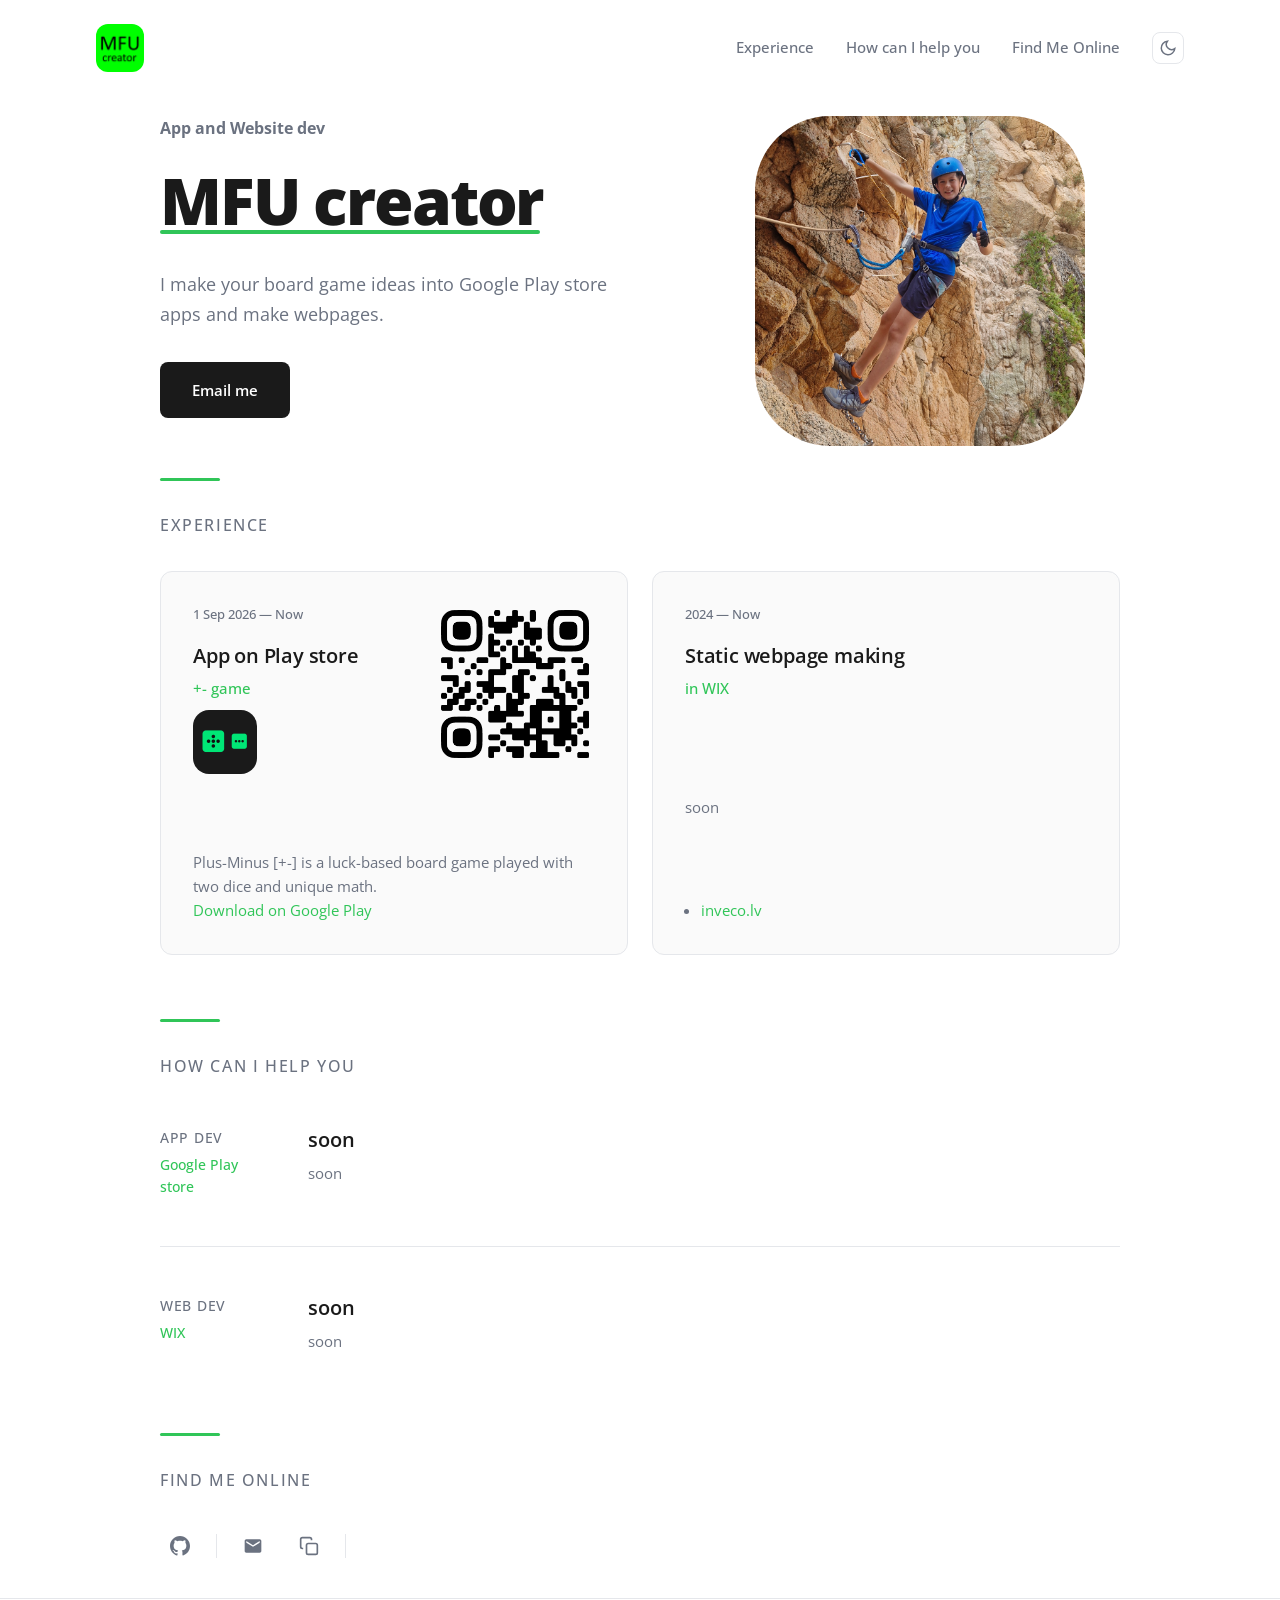
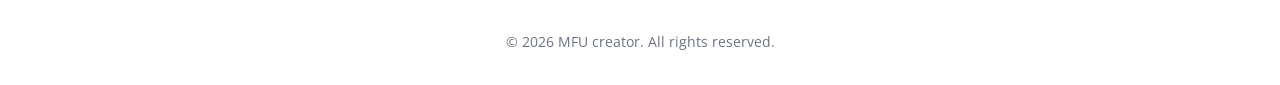
==== index.html @ 958fea6c "Enhance bento item layout and update experience details in index.html" ====
<!doctype html>
<html lang="en" data-theme="light">
  <head>
    <meta charset="utf-8" />
    <meta name="viewport" content="width=device-width, initial-scale=1.0" />
    <meta name="color-scheme" content="light dark" />
    <title>MFU creator | Portfolio</title>
    <meta
      name="description"
      content="Board game coder for Google Play store and static webpage developer." />
    <meta
      name="keywords"
      content="games, play store, Marks Filips Uzulnieks, webpage" />
    <meta name="author" content="Marks Filips Uzulnieks" />
    <meta name="robots" content="index, follow" />

    <meta property="og:type" content="website" />
    <meta property="og:url" content="mfucreator.com" />
    <meta property="og:title" content="MFU creator | Portfolio" />
    <meta
      property="og:description"
      content="Board game coder for Google Play store and static webpage developer." />
    <meta property="og:image" content="images/Avatar.png" />

    <link rel="canonical" href="https://mfucreator.com" />
    <link rel="icon" href="images/favicon.png" type="image/png" />

    <link rel="preload" href="images/Avatar.png" as="image" type="image/png" />

    <link rel="stylesheet" href="css/styles.css" />
    <script>
      (function () {
        var t =
          localStorage.getItem("theme") ||
          (window.matchMedia("(prefers-color-scheme:dark)").matches
            ? "dark"
            : "light");
        document.documentElement.setAttribute("data-theme", t);
      })();
    </script>

    <link rel="preconnect" href="https://fonts.googleapis.com" />
    <link rel="preconnect" href="https://fonts.gstatic.com" crossorigin="" />
    <link
      href="https://fonts.googleapis.com/css2?family=Open+Sans:ital,wght@0,300..800;1,300..800&amp;display=swap"
      rel="stylesheet" />

    <script type="application/ld+json">
      {
        "@context": "https://schema.org",
        "@type": "Person",
        "name": "Marks Filips Uzulnieks",
        "jobTitle": "App and Website Developer",
        "url": "https://mfucreator.com",
        "image": "https://mfucreator.com/images/Avatar.png",
        "description": "Board game coder for Google Play store and static webpage developer.",
        "worksFor": {
          "@type": "Organization",
          "name": "MFU creator",
          "url": "https://mfucreator.com"
        },
        "sameAs": ["https://github.com/MFU-creator"]
      }
    </script>
  </head>

  <body>
    <div class="page-loader" aria-hidden="true">
      <div class="page-loader__dot"></div>
    </div>
    <a href="#main" class="skip-link">Skip to content</a>
    <header class="site-header">
      <nav class="nav" aria-label="Main navigation">
        <!--
        <a href="#" class="nav__logo" aria-label="MFU creator home">
          <span class="nav__logo-mfu">MFU</span>
          <span class="nav__logo-creator">creator</span>
        </a>
        -->
        <a href="#main" class="nav__logo" aria-label="MFU creator home">
          <img
            src="images/MFU_creator_logo.png"
            alt=""
            class="nav__logo-image" />
        </a>

        <button
          class="nav__toggle"
          aria-label="Toggle navigation"
          aria-expanded="false">
          <span class="nav__toggle-line"></span>
          <span class="nav__toggle-line"></span>
          <span class="nav__toggle-line"></span>
        </button>

        <ul class="nav__list">
          <li><a href="#experience">Experience</a></li>
          <li><a href="#how-can-i-help-you">How can I help you</a></li>
          <li><a href="#find-me-online">Find Me Online</a></li>
          <li>
            <button
              class="theme-toggle"
              aria-label="Toggle dark mode"
              type="button">
              <svg
                class="theme-toggle__icon theme-toggle__icon--sun"
                viewBox="0 0 24 24"
                fill="none"
                stroke="currentColor"
                stroke-width="2"
                aria-hidden="true">
                <circle cx="12" cy="12" r="5"></circle>
                <path
                  d="M12 1v2M12 21v2M4.22 4.22l1.42 1.42M18.36 18.36l1.42 1.42M1 12h2M21 12h2M4.22 19.78l1.42-1.42M18.36 5.64l1.42-1.42"></path>
              </svg>
              <svg
                class="theme-toggle__icon theme-toggle__icon--moon"
                viewBox="0 0 24 24"
                fill="none"
                stroke="currentColor"
                stroke-width="2"
                aria-hidden="true">
                <path d="M21 12.79A9 9 0 1111.21 3 7 7 0 0021 12.79z"></path>
              </svg>
            </button>
          </li>
        </ul>
        <div class="nav__backdrop" aria-hidden="true"></div>
      </nav>
    </header>

    <main id="main">
      <section id="home" class="hero" aria-labelledby="hero-heading">
        <div class="hero__main">
          <div class="hero__content">
            <p class="hero__greeting">App and Website dev</p>
            <h1 id="hero-heading" class="hero__title">
              <span class="hero__title-wrapper"
                >MFU creator<span class="hero__title-accent"></span
              ></span>
            </h1>
            <p class="hero__subtitle">
              I make your board game ideas into Google Play store apps and make
              webpages.
            </p>
            <div class="hero__actions">
              <a
                href="mailto:mfu.creator@gmail.com"
                class="hero__cta hero__cta--primary"
                >Email me</a
              >
            </div>
          </div>

          <div class="hero__illustration">
            <img
              src="images/Avatar.png"
              alt="MFU creator"
              class="hero__avatar"
              loading="eager"
              fetchpriority="high" />
          </div>
        </div>
      </section>

      <section
        id="experience"
        class="section"
        aria-labelledby="experience-heading">
        <h2 id="experience-heading" class="section__title">Experience</h2>
        <div class="bento-grid">
          <article class="bento-item bento-item--large">
            <div class="bento-item__header">
              <div class="bento-item__year">1 Sep 2026 — Now</div>
              <h3 class="bento-item__role">App on Play store</h3>
              <p class="bento-item__company">+- game</p>
              <img
                src="images/plusminus-game-qrcode.png"
                alt="QR code to download Plus-Minus [+-] on Google Play"
                class="bento-item__qr-code"
                loading="lazy" />
            </div>
            <img
              src="images/plusminus-game-icon.png"
              alt="Plus-Minus [+-] game"
              class="bento-item__image" />
            <p class="bento-item__description">
              Plus-Minus [+-] is a luck-based board game played with two dice
              and unique math.<br />
              <a
                href="https://play.google.com/store/apps/details?id=com.mfu.plusminusgame"
                >Download on Google Play</a
              >
            </p>
          </article>
          <article class="bento-item bento-item--large">
            <div class="bento-item__year">2024 — Now</div>
            <h3 class="bento-item__role">Static webpage making</h3>
            <p class="bento-item__company">in WIX</p>
            <p class="bento-item__description">soon</p>
            <ul class="bento-item__description-list">
              <li><a href="https://www.inveco.lv/">inveco.lv</a></li>
            </ul>
          </article>
        </div>
      </section>

      <section
        id="how-can-i-help-you"
        class="section"
        aria-labelledby="freelance-heading">
        <h2 id="freelance-heading" class="section__title">
          How can i help you
        </h2>
        <div class="freelance-list">
          <article class="freelance-item">
            <div class="freelance-item__meta">
              <div class="freelance-item__year">App dev</div>
              <p class="freelance-item__company">Google Play store</p>
            </div>
            <div class="freelance-item__content">
              <h3 class="freelance-item__role">soon</h3>
              <p class="freelance-item__description">soon</p>
            </div>
          </article>
          <article class="freelance-item">
            <div class="freelance-item__meta">
              <div class="freelance-item__year">Web dev</div>
              <p class="freelance-item__company">WIX</p>
            </div>
            <div class="freelance-item__content">
              <h3 class="freelance-item__role">soon</h3>
              <p class="freelance-item__description">soon</p>
            </div>
          </article>
        </div>
      </section>

      <section
        id="find-me-online"
        class="section section--connect"
        aria-labelledby="connect-heading">
        <h2 id="connect-heading" class="section__title">Find Me Online</h2>
        <div class="connect-row">
          <a
            href="https://github.com/MFU-creator"
            target="_blank"
            rel="noopener noreferrer"
            class="connect-icon"
            aria-label="GitHub"
            data-tip="GitHub">
            <svg viewBox="0 0 24 24" fill="currentColor" aria-hidden="true">
              <path
                d="M12 0C5.37 0 0 5.373 0 12c0 5.302 3.438 9.8 8.205 11.385.6.113.82-.258.82-.577 0-.285-.01-1.04-.015-2.04-3.338.724-4.042-1.61-4.042-1.61-.546-1.385-1.333-1.754-1.333-1.754-1.09-.745.083-.729.083-.729 1.205.084 1.84 1.237 1.84 1.237 1.07 1.835 2.807 1.305 3.492.998.108-.776.418-1.305.762-1.605-2.665-.3-5.467-1.332-5.467-5.93 0-1.31.465-2.38 1.235-3.22-.135-.303-.54-1.523.105-3.176 0 0 1.005-.322 3.3 1.23.96-.267 1.98-.399 3-.405 1.02.006 2.04.138 3 .405 2.28-1.552 3.285-1.23 3.285-1.23.645 1.653.24 2.873.12 3.176.765.84 1.23 1.91 1.23 3.22 0 4.61-2.805 5.625-5.475 5.92.435.375.81 1.096.81 2.22 0 1.606-.015 2.896-.015 3.286 0 .315.21.69.825.57C20.565 21.795 24 17.297 24 12 24 5.373 18.627 0 12 0z" />
            </svg>
          </a>
          <div class="connect-divider" aria-hidden="true"></div>
          <a
            href="mailto:mfu.creator@gmail.com"
            class="connect-icon"
            aria-label="Email"
            data-tip="Email me">
            <svg viewBox="0 0 24 24" fill="currentColor" aria-hidden="true">
              <path
                d="M20 4H4c-1.1 0-2 .9-2 2v12c0 1.1.9 2 2 2h16c1.1 0 2-.9 2-2V6c0-1.1-.9-2-2-2zm0 4l-8 5-8-5V6l8 5 8-5v2z"></path>
            </svg>
          </a>
          <button
            class="copy-email connect-icon"
            aria-label="Copy email address"
            data-email="mfu.creator@gmail.com"
            data-tip="Copy email">
            <svg
              class="copy-email__icon copy-email__icon--copy"
              viewBox="0 0 24 24"
              fill="none"
              stroke="currentColor"
              stroke-width="2"
              aria-hidden="true">
              <rect x="9" y="9" width="13" height="13" rx="2"></rect>
              <path
                d="M5 15H4a2 2 0 0 1-2-2V4a2 2 0 0 1 2-2h9a2 2 0 0 1 2 2v1"></path>
            </svg>
            <svg
              class="copy-email__icon copy-email__icon--check"
              viewBox="0 0 24 24"
              fill="none"
              stroke="currentColor"
              stroke-width="2.5"
              aria-hidden="true">
              <polyline points="20 6 9 17 4 12"></polyline>
            </svg>
          </button>
          <div class="connect-divider" aria-hidden="true"></div>
        </div>
      </section>
    </main>

    <footer class="site-footer">
      <p>© <span id="year"></span> MFU creator. All rights reserved.</p>
    </footer>

    <script src="js/main.js"></script>
  </body>
</html>
---- css/styles.css ----
/* ==========================================================================
   Portfolio — Minimal, ref-style: white + black + one accent.
   ========================================================================== */

:root {
  --color-bg: #ffffff;
  --color-bg-subtle: #fafafa;
  --color-text: #1a1a1a;
  --color-text-muted: #6b7280;
  --color-accent: #30c558;
  --color-accent-hover: #2c9b51;
  --color-border: #e5e7eb;

  --font-sans:
    "Open Sans", ui-sans-serif, system-ui, -apple-system, BlinkMacSystemFont,
    "Segoe UI", sans-serif;

  --space-xs: 0.25rem;
  --space-sm: 0.5rem;
  --space-md: 1rem;
  --space-lg: 1.5rem;
  --space-xl: 2rem;
  --space-2xl: 3rem;
  --space-3xl: 4rem;
  --space-4xl: 6rem;
  --space-5xl: 8rem;
  --space-6xl: 10rem;

  --content-width: 60rem;
  --content-width-wide: 72rem;

  --transition-fast: 120ms ease;
  --transition-base: 150ms ease;
  --transition-slow: 400ms ease;
}

/* Dark mode — class-based via toggle */
html[data-theme="dark"] {
  --color-bg: #111111;
  --color-bg-subtle: #1a1a1a;
  --color-text: #e5e5e5;
  --color-text-muted: #9ca3af;
  --color-accent: #47ef44;
  --color-accent-hover: #71f873;
  --color-border: #2a2a2a;
}

/* Reduced motion */
@media (prefers-reduced-motion: reduce) {
  *,
  *::before,
  *::after {
    animation-duration: 0.01ms !important;
    animation-iteration-count: 1 !important;
    transition-duration: 0.01ms !important;
    scroll-behavior: auto !important;
  }
}

/* Page loader */
.page-loader {
  position: fixed;
  inset: 0;
  z-index: 9999;
  background: var(--color-bg);
  display: flex;
  align-items: center;
  justify-content: center;
  pointer-events: all;
}

.page-loader__dot {
  width: 12px;
  height: 12px;
  background: var(--color-accent);
  border-radius: 50%;
  animation: dotSequence 1.6s cubic-bezier(0.4, 0, 0.2, 1) forwards;
  will-change: transform, opacity;
}

.page-loader {
  animation: loaderFade 0.4s ease 1.3s forwards;
}

@keyframes dotSequence {
  0% {
    transform: scale(1);
    opacity: 1;
  }
  20% {
    transform: scale(2.2);
    opacity: 0.5;
  }
  35% {
    transform: scale(1);
    opacity: 1;
  }
  55% {
    transform: scale(2.2);
    opacity: 0.5;
  }
  65% {
    transform: scale(1);
    opacity: 1;
  }
  100% {
    transform: scale(180);
    opacity: 0;
  }
}

@keyframes loaderFade {
  to {
    opacity: 0;
    visibility: hidden;
    pointer-events: none;
  }
}

.page-loader--done {
  opacity: 0;
  visibility: hidden;
  pointer-events: none;
}

/* Skip link */
.skip-link {
  position: absolute;
  top: -100%;
  left: var(--space-md);
  background: var(--color-accent);
  color: #fff !important;
  padding: var(--space-sm) var(--space-md);
  border-radius: 0 0 6px 6px;
  font-size: 0.875rem;
  font-weight: 600;
  z-index: 999;
  transition: top 0.2s ease;
}

.skip-link:focus {
  top: 0;
}

*,
*::before,
*::after {
  box-sizing: border-box;
}

html {
  scroll-behavior: smooth;
}

[id] {
  scroll-margin-top: 100px;
}

body {
  margin: 0;
  font-family: var(--font-sans);
  font-size: 1rem;
  line-height: 1.6;
  color: var(--color-text);
  background-color: var(--color-bg);
  -webkit-font-smoothing: antialiased;
}

a {
  color: var(--color-accent);
  text-decoration: none;
  transition: color var(--transition-fast);
}

a:hover {
  color: var(--color-accent-hover);
}

a:focus-visible {
  outline: 2px solid var(--color-accent);
  outline-offset: 2px;
}

/* Header — minimal, ref-style */
.site-header {
  position: sticky;
  top: 0;
  z-index: 50;
  background: var(--color-bg);
}

.nav {
  max-width: var(--content-width-wide);
  margin: 0 auto;
  padding: var(--space-lg) var(--space-xl);
  display: flex;
  flex-wrap: wrap;
  align-items: center;
  justify-content: space-between;
  gap: var(--space-md);
}

.nav__logo {
  display: flex;
  flex-direction: row;
  justify-content: center;
  align-items: center;
  gap: 0.25rem;
  flex-shrink: 0;
  line-height: 1;
  color: var(--color-text);
  font-size: 1.25rem;
  font-weight: 700;
  letter-spacing: -0.02em;
  white-space: nowrap;
}

.nav__logo:hover {
  color: var(--color-text);
}

.nav__logo-image {
  display: block;
  width: 48px;
  height: 48px;
  border-radius: 12px;
  object-fit: cover;
}

.nav__logo-mfu {
  color: var(--color-accent);
  font-size: 1.2em;
}

.nav__logo-creator {
  color: var(--color-text);
  align-self: flex-end;
}

.nav__list {
  list-style: none;
  margin: 0;
  padding: 0;
  display: flex;
  flex-wrap: wrap;
  align-items: center;
  gap: var(--space-xl);
}

.nav__list a {
  color: var(--color-text-muted);
  font-size: 0.9375rem;
  font-weight: 500;
}

.nav__list a:hover {
  color: var(--color-text);
}

.nav__list a.nav--active {
  color: var(--color-accent);
}

.nav__toggle {
  display: none;
  flex-direction: column;
  gap: 5px;
  background: none;
  border: none;
  padding: var(--space-sm);
  cursor: pointer;
  z-index: 100;
}

.nav__toggle-line {
  width: 24px;
  height: 2px;
  background: var(--color-text);
  transition: all 0.3s ease;
  border-radius: 2px;
}

.nav__toggle[aria-expanded="true"] .nav__toggle-line:nth-child(1) {
  transform: rotate(45deg) translate(7px, 7px);
}

.nav__toggle[aria-expanded="true"] .nav__toggle-line:nth-child(2) {
  opacity: 0;
}

.nav__toggle[aria-expanded="true"] .nav__toggle-line:nth-child(3) {
  transform: rotate(-45deg) translate(7px, -7px);
}

/* Theme toggle */
.theme-toggle {
  background: none;
  border: 1px solid var(--color-border);
  border-radius: 8px;
  padding: 6px;
  cursor: pointer;
  color: var(--color-text-muted);
  display: flex;
  align-items: center;
  justify-content: center;
  flex-shrink: 0;
  transition:
    color var(--transition-fast),
    border-color var(--transition-fast);
}

.theme-toggle:hover {
  color: var(--color-text);
  border-color: var(--color-text);
}

.theme-toggle__icon {
  width: 18px;
  height: 18px;
  transition: transform 0.4s cubic-bezier(0.34, 1.56, 0.64, 1);
}

.theme-toggle--spin .theme-toggle__icon {
  transform: rotate(360deg) scale(1.15);
}

.theme-toggle__icon--sun {
  display: none;
}

html[data-theme="dark"] .theme-toggle__icon--sun {
  display: block;
}

html[data-theme="dark"] .theme-toggle__icon--moon {
  display: none;
}

main {
  max-width: var(--content-width);
  margin: 0 auto;
  padding: 0;
}

.section {
  padding: var(--space-xl) 0;
  position: relative;
}

.section::before {
  content: "";
  display: block;
  width: 60px;
  height: 3px;
  background: var(--color-accent);
  margin-bottom: var(--space-xl);
  border-radius: 2px;
}

#freelance-heading {
  margin-bottom: 0px;
}
.section__title {
  font-size: 1rem;
  font-weight: 500;
  letter-spacing: 0.1em;
  text-transform: uppercase;
  color: var(--color-text-muted);
  margin: 0 0 var(--space-xl);
}

/* Hero — centered layout inspired by modern portfolios */
.hero {
  padding: 0;
  min-height: 0;
}

.hero__main {
  display: grid;
  grid-template-columns: 1fr 400px;
  gap: var(--space-4xl);
  align-items: start;
  padding-top: 20px;
}

.hero__content {
  max-width: 600px;
}

.hero__greeting {
  font-size: 1rem;
  color: var(--color-text-muted);
  margin: 0 0 var(--space-md);
  font-weight: 700;
}

.hero__title {
  font-size: clamp(3.5rem, 6vw, 4.5rem);
  font-weight: 700;
  letter-spacing: -0.03em;
  line-height: 1.1;
  margin: 0 0 var(--space-xl);
  color: var(--color-text);
}

.hero__title-wrapper {
  position: relative;
  display: inline-block;
  font-size: clamp(2.8rem, 5vw, 4rem);
  font-weight: 800;
  line-height: 1.05;
  clip-path: inset(0 100% 0 0);
  animation: nameReveal 0.8s cubic-bezier(0.65, 0, 0.35, 1) 0.3s forwards;
}

@keyframes nameReveal {
  to {
    clip-path: inset(0 0% 0 0);
  }
}

.hero__title-accent {
  position: absolute;
  left: 0;
  bottom: 0;
  width: 10ch;
  height: 4px;
  background: var(--color-accent);
  border-radius: 2px;
  transform: scaleX(0);
  transform-origin: left;
  animation: accentGrow 0.5s ease 1s forwards;
}

@keyframes accentGrow {
  to {
    transform: scaleX(1);
  }
}

/* hero subtitle follows */

.hero__subtitle {
  font-size: 1.125rem;
  line-height: 1.7;
  color: var(--color-text-muted);
  margin: 0 0 var(--space-xl);
}

.hero__actions {
  display: flex;
  gap: var(--space-md);
  flex-wrap: wrap;
  margin-bottom: 0;
}

.hero__cta {
  display: inline-block;
  padding: var(--space-md) var(--space-xl);
  font-weight: 600;
  font-size: 0.9375rem;
  border-radius: 8px;
  transition: all var(--transition-fast);
  text-align: center;
}

.hero__cta--primary {
  background: var(--color-text);
  color: var(--color-bg) !important;
}

.hero__cta--primary:hover {
  background: var(--color-accent);
  color: var(--color-bg) !important;
  transform: translateY(-2px);
  box-shadow: 0 4px 12px rgba(0, 0, 0, 0.15);
}

.hero__illustration {
  display: flex;
  align-items: flex-start;
  justify-content: center;
}

.hero__avatar {
  width: 100%;
  max-width: 330px;
  height: auto;
  object-fit: contain;
  border-radius: 75px;
  /* animation: float 6s ease-in-out infinite; */
}

@keyframes float {
  0%,
  100% {
    transform: translateY(0px);
  }

  50% {
    transform: translateY(-20px);
  }
}

@media (max-width: 968px) {
  .hero__main {
    grid-template-columns: 1fr;
    gap: var(--space-xl);
  }

  .hero__illustration {
    order: -1;
  }

  .hero__avatar {
    max-width: 300px;
  }

  .hero {
    padding: 0;
  }
}

/* Experience — bento grid */
.bento-grid {
  display: grid;
  grid-template-columns: repeat(4, 1fr);
  gap: var(--space-lg);
  grid-auto-rows: 180px;
}

.bento-item {
  position: relative;
  background: var(--color-bg-subtle);
  border: 1px solid var(--color-border);
  border-radius: 12px;
  padding: var(--space-xl);
  display: flex;
  flex-direction: column;
  transition: all 0.3s ease;
  overflow: hidden;
}

.bento-item:hover {
  border-color: var(--color-text);
  transform: translateY(-4px);
  box-shadow: 0 8px 24px rgba(0, 0, 0, 0.08);
}

.bento-item--large {
  grid-column: span 2;
  grid-row: span 2;
}

.bento-item--wide {
  grid-column: span 2;
}

.bento-item--tall {
  grid-row: span 2;
}

.bento-item__header {
  --qr-code-space: min(42%, 10rem);
  position: relative;
  padding-right: var(--qr-code-space);
  min-width: 0;
}

.bento-item__year {
  font-size: 0.8125rem;
  color: var(--color-text-muted);
  margin-bottom: var(--space-md);
  font-weight: 500;
}

.bento-item__role {
  font-size: 1.25rem;
  font-weight: 600;
  margin: 0 0 0.25rem;
  letter-spacing: -0.01em;
  color: var(--color-text);
}

.bento-item__company {
  font-size: 0.9375rem;
  color: var(--color-accent);
  margin: 0 0 var(--space-md);
  font-weight: 500;
}

.bento-item__description {
  font-size: 0.9375rem;
  line-height: 1.6;
  color: var(--color-text-muted);
  margin: auto 0 0;
}

.bento-item__description-list {
  margin: 0;
  padding-left: 1rem;
  font-size: 0.9375rem;
  line-height: 1.6;
  color: var(--color-text-muted);
  margin: auto 0 0;
}

.bento-item__image {
  display: block;
  width: 64px;
  height: 64px;
  border-radius: 16px;
  object-fit: cover;
  margin-top: -6px;
  margin-bottom: 6px;
}

.bento-item__qr-code {
  position: absolute;
  top: 0;
  right: 0;
  width: var(--qr-code-space);
  height: auto;
  border-radius: 12px;
  object-fit: contain;
  margin: 0;
}

html[data-theme="dark"] .bento-item__qr-code {
  filter: invert(1);
}

@media (max-width: 768px) {
  .bento-grid {
    grid-template-columns: 1fr;
    grid-auto-rows: auto;
  }

  .bento-item--large,
  .bento-item--wide,
  .bento-item--tall {
    grid-column: span 1;
    grid-row: span 1;
  }

  .bento-item__header {
    --qr-code-space: min(50%, 10rem);
  }
}

/* Freelance section - minimal list style */
.freelance-list {
  display: flex;
  flex-direction: column;
  gap: 0;
}

.freelance-item {
  display: grid;
  grid-template-columns: 100px 1fr;
  gap: var(--space-2xl);
  padding: var(--space-2xl) 0;
  border-bottom: 1px solid var(--color-border);
  transition: background-color var(--transition-base);
}

.freelance-item:last-child {
  border-bottom: none;
  padding-bottom: var(--space-2xl);
}

.freelance-item:hover {
  background-color: var(--color-bg-subtle);
  margin: 0 calc(-1 * var(--space-xl));
  padding-left: var(--space-xl);
  padding-right: var(--space-xl);
}

.freelance-item__meta {
  display: flex;
  flex-direction: column;
  gap: var(--space-xs);
}

.freelance-item__year {
  font-size: 0.875rem;
  color: var(--color-text-muted);
  font-weight: 500;
  text-transform: uppercase;
  letter-spacing: 0.05em;
}

.freelance-item__company {
  font-size: 0.875rem;
  color: var(--color-accent);
  margin: 0;
  font-weight: 500;
}

.freelance-item__content {
  min-width: 0;
}

.freelance-item__role {
  font-size: 1.25rem;
  font-weight: 600;
  margin: 0 0 var(--space-sm);
  line-height: 1.3;
  color: var(--color-text);
}

.freelance-item__description {
  margin: 0;
  color: var(--color-text-muted);
  font-size: 0.9375rem;
  line-height: 1.6;
  max-width: 42rem;
}

@media (max-width: 640px) {
  .freelance-item {
    grid-template-columns: 1fr;
    gap: var(--space-md);
    padding: var(--space-xl) 0;
  }

  .freelance-item:hover {
    margin: 0;
    padding-left: 0;
    padding-right: 0;
  }

  .freelance-item__year {
    font-size: 0.8125rem;
  }
}

#find-me-online {
  padding-top: 0;
}

/* Connect — icon row */
.connect-row {
  display: flex;
  align-items: center;
  gap: var(--space-md);
  flex-wrap: wrap;
}

.connect-icon {
  position: relative;
  display: flex;
  align-items: center;
  justify-content: center;
  width: 40px;
  height: 40px;
  color: var(--color-text-muted);
  background: none;
  border: none;
  border-radius: 8px;
  cursor: pointer;
  text-decoration: none;
  transition:
    color var(--transition-fast),
    background-color var(--transition-fast);
  flex-shrink: 0;
}

.connect-icon svg {
  width: 20px;
  height: 20px;
}

.connect-icon:hover {
  color: var(--color-text);
  background: var(--color-bg-subtle);
}

.connect-icon::before {
  content: attr(data-tip);
  position: absolute;
  bottom: calc(100% + 6px);
  left: 50%;
  transform: translateX(-50%) translateY(4px);
  background: var(--color-text);
  color: var(--color-bg);
  font-size: 0.75rem;
  font-weight: 500;
  padding: 3px 8px;
  border-radius: 5px;
  white-space: nowrap;
  pointer-events: none;
  opacity: 0;
  transition:
    opacity 0.15s ease,
    transform 0.15s ease;
}

.connect-icon:hover::before {
  opacity: 1;
  transform: translateX(-50%) translateY(0);
}

.connect-divider {
  width: 1px;
  height: 24px;
  background: var(--color-border);
  flex-shrink: 0;
}

.copy-email {
  background: none;
  border: none;
  border-radius: 8px;
  padding: 0;
  cursor: pointer;
  color: var(--color-text-muted);
  display: flex;
  align-items: center;
  justify-content: center;
  flex-shrink: 0;
}

.copy-email:hover {
  color: var(--color-text);
}

.copy-email__icon {
  width: 14px;
  height: 14px;
}

.copy-email__icon--check {
  display: none;
  color: #16a34a;
  stroke: #16a34a;
}

.copy-email.copied .copy-email__icon--copy {
  display: none;
}

.copy-email.copied .copy-email__icon--check {
  display: block;
  animation: popIn 0.2s ease;
}

@keyframes popIn {
  0% {
    transform: scale(0.5);
    opacity: 0;
  }
  100% {
    transform: scale(1);
    opacity: 1;
  }
}

/* Skills section */
.skills-grid {
  display: grid;
  grid-template-columns: repeat(auto-fit, minmax(180px, 1fr));
  gap: var(--space-xl);
}

.skills-group__label {
  font-size: 0.875rem;
  font-weight: 600;
  color: var(--color-text);
  margin: 0 0 var(--space-md);
  text-transform: uppercase;
  letter-spacing: 0.05em;
}

.skills-tags {
  list-style: none;
  margin: 0;
  padding: 0;
  display: flex;
  flex-wrap: wrap;
  gap: var(--space-sm);
}

.skills-tags li {
  font-size: 0.8125rem;
  color: var(--color-text-muted);
  background: var(--color-bg-subtle);
  border: 1px solid var(--color-border);
  padding: var(--space-xs) var(--space-md);
  border-radius: 100px;
  font-weight: 500;
  transition:
    border-color var(--transition-fast),
    color var(--transition-fast);
}

.skills-tags li:hover {
  border-color: var(--color-accent);
  color: var(--color-accent);
}

/* Mobile nav backdrop */
.nav__backdrop {
  display: none;
  position: fixed;
  inset: 0;
  background: rgba(0, 0, 0, 0.4);
  z-index: 98;
}

.nav__backdrop.active {
  display: block;
}

/* Footer */
.site-footer {
  border-top: 1px solid var(--color-border);
  padding: var(--space-xl);
  text-align: center;
}

.site-footer p {
  margin: 0;
  font-size: 0.875rem;
  color: var(--color-text-muted);
}

/* Responsive */
@media (max-width: 640px), (max-width: 1024px) {
  main {
    padding: 0;
    margin-left: 20px;
    margin-right: 20px;
  }

  .nav {
    padding: var(--space-md) var(--space-lg);
  }

  .nav__toggle {
    display: flex;
  }

  .nav__list {
    position: fixed;
    top: 0;
    right: -100%;
    width: 70%;
    max-width: 300px;
    height: 100vh;
    background: var(--color-bg);
    flex-direction: column;
    align-items: flex-start;
    padding: 4.5rem var(--space-xl) 1.25rem;
    gap: 0.5rem;
    box-shadow: -4px 0 20px rgba(0, 0, 0, 0.1);
    transition: right 0.3s ease;
    z-index: 99;
  }

  .nav__list.active {
    right: 0;
  }

  .nav__list li {
    width: 100%;
  }

  .nav__list a {
    display: block;
    padding: 0.2rem 0;
    font-size: 1.125rem;
    line-height: 1.4;
  }

  .nav__list .theme-toggle {
    margin-top: 0.15rem;
    margin-bottom: 0.15rem;
  }

  .section {
    padding: var(--space-xl) 0;
  }

  .hero {
    padding: var(--space-xl) 0;
  }

  .timeline__item {
    padding-left: var(--space-lg);
  }
}
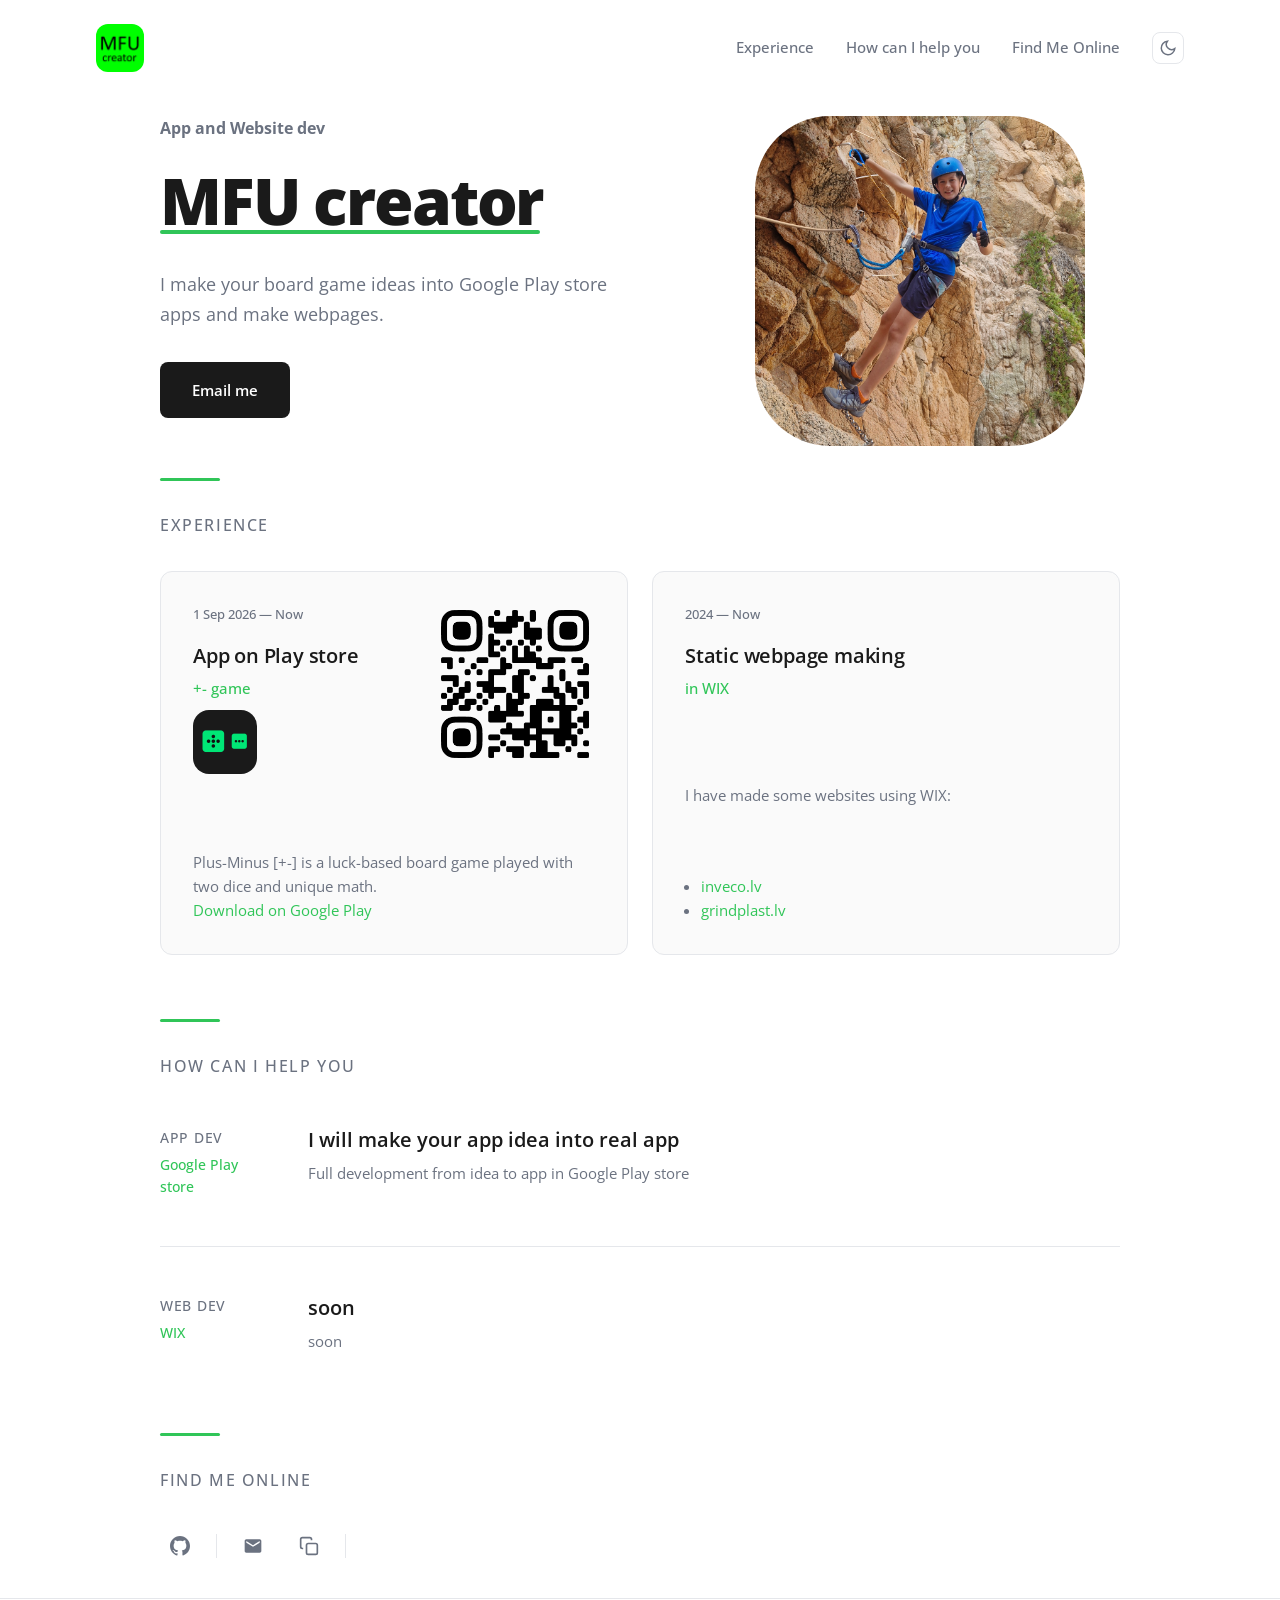
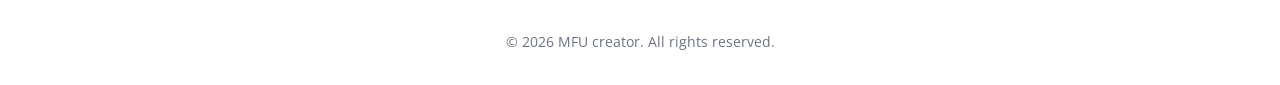
==== commit e33efbac: "Update bento item descriptions and freelance role details in index.html" ====
--- a/index.html
+++ b/index.html
@@ -1,9 +1,15 @@
 <!doctype html>
-<html lang="en" data-theme="light">
+<html
+  lang="en"
+  data-theme="light">
   <head>
     <meta charset="utf-8" />
-    <meta name="viewport" content="width=device-width, initial-scale=1.0" />
-    <meta name="color-scheme" content="light dark" />
+    <meta
+      name="viewport"
+      content="width=device-width, initial-scale=1.0" />
+    <meta
+      name="color-scheme"
+      content="light dark" />
     <title>MFU creator | Portfolio</title>
     <meta
       name="description"
@@ -11,36 +17,62 @@
     <meta
       name="keywords"
       content="games, play store, Marks Filips Uzulnieks, webpage" />
-    <meta name="author" content="Marks Filips Uzulnieks" />
-    <meta name="robots" content="index, follow" />
-
-    <meta property="og:type" content="website" />
-    <meta property="og:url" content="mfucreator.com" />
-    <meta property="og:title" content="MFU creator | Portfolio" />
+    <meta
+      name="author"
+      content="Marks Filips Uzulnieks" />
+    <meta
+      name="robots"
+      content="index, follow" />
+
+    <meta
+      property="og:type"
+      content="website" />
+    <meta
+      property="og:url"
+      content="mfucreator.com" />
+    <meta
+      property="og:title"
+      content="MFU creator | Portfolio" />
     <meta
       property="og:description"
       content="Board game coder for Google Play store and static webpage developer." />
-    <meta property="og:image" content="images/Avatar.png" />
-
-    <link rel="canonical" href="https://mfucreator.com" />
-    <link rel="icon" href="images/favicon.png" type="image/png" />
-
-    <link rel="preload" href="images/Avatar.png" as="image" type="image/png" />
-
-    <link rel="stylesheet" href="css/styles.css" />
+    <meta
+      property="og:image"
+      content="images/Avatar.png" />
+
+    <link
+      rel="canonical"
+      href="https://mfucreator.com" />
+    <link
+      rel="icon"
+      href="images/favicon.png"
+      type="image/png" />
+
+    <link
+      rel="preload"
+      href="images/Avatar.png"
+      as="image"
+      type="image/png" />
+
+    <link
+      rel="stylesheet"
+      href="css/styles.css" />
     <script>
       (function () {
         var t =
           localStorage.getItem("theme") ||
-          (window.matchMedia("(prefers-color-scheme:dark)").matches
-            ? "dark"
-            : "light");
+          (window.matchMedia("(prefers-color-scheme:dark)").matches ? "dark" : "light");
         document.documentElement.setAttribute("data-theme", t);
       })();
     </script>
 
-    <link rel="preconnect" href="https://fonts.googleapis.com" />
-    <link rel="preconnect" href="https://fonts.gstatic.com" crossorigin="" />
+    <link
+      rel="preconnect"
+      href="https://fonts.googleapis.com" />
+    <link
+      rel="preconnect"
+      href="https://fonts.gstatic.com"
+      crossorigin="" />
     <link
       href="https://fonts.googleapis.com/css2?family=Open+Sans:ital,wght@0,300..800;1,300..800&amp;display=swap"
       rel="stylesheet" />
@@ -65,19 +97,30 @@
   </head>
 
   <body>
-    <div class="page-loader" aria-hidden="true">
+    <div
+      class="page-loader"
+      aria-hidden="true">
       <div class="page-loader__dot"></div>
     </div>
-    <a href="#main" class="skip-link">Skip to content</a>
+    <a
+      href="#main"
+      class="skip-link"
+      >Skip to content</a
+    >
     <header class="site-header">
-      <nav class="nav" aria-label="Main navigation">
+      <nav
+        class="nav"
+        aria-label="Main navigation">
         <!--
         <a href="#" class="nav__logo" aria-label="MFU creator home">
           <span class="nav__logo-mfu">MFU</span>
           <span class="nav__logo-creator">creator</span>
         </a>
         -->
-        <a href="#main" class="nav__logo" aria-label="MFU creator home">
+        <a
+          href="#main"
+          class="nav__logo"
+          aria-label="MFU creator home">
           <img
             src="images/MFU_creator_logo.png"
             alt=""
@@ -109,7 +152,10 @@
                 stroke="currentColor"
                 stroke-width="2"
                 aria-hidden="true">
-                <circle cx="12" cy="12" r="5"></circle>
+                <circle
+                  cx="12"
+                  cy="12"
+                  r="5"></circle>
                 <path
                   d="M12 1v2M12 21v2M4.22 4.22l1.42 1.42M18.36 18.36l1.42 1.42M1 12h2M21 12h2M4.22 19.78l1.42-1.42M18.36 5.64l1.42-1.42"></path>
               </svg>
@@ -125,23 +171,29 @@
             </button>
           </li>
         </ul>
-        <div class="nav__backdrop" aria-hidden="true"></div>
+        <div
+          class="nav__backdrop"
+          aria-hidden="true"></div>
       </nav>
     </header>
 
     <main id="main">
-      <section id="home" class="hero" aria-labelledby="hero-heading">
+      <section
+        id="home"
+        class="hero"
+        aria-labelledby="hero-heading">
         <div class="hero__main">
           <div class="hero__content">
             <p class="hero__greeting">App and Website dev</p>
-            <h1 id="hero-heading" class="hero__title">
+            <h1
+              id="hero-heading"
+              class="hero__title">
               <span class="hero__title-wrapper"
                 >MFU creator<span class="hero__title-accent"></span
               ></span>
             </h1>
             <p class="hero__subtitle">
-              I make your board game ideas into Google Play store apps and make
-              webpages.
+              I make your board game ideas into Google Play store apps and make webpages.
             </p>
             <div class="hero__actions">
               <a
@@ -167,7 +219,11 @@
         id="experience"
         class="section"
         aria-labelledby="experience-heading">
-        <h2 id="experience-heading" class="section__title">Experience</h2>
+        <h2
+          id="experience-heading"
+          class="section__title">
+          Experience
+        </h2>
         <div class="bento-grid">
           <article class="bento-item bento-item--large">
             <div class="bento-item__header">
@@ -185,10 +241,8 @@
               alt="Plus-Minus [+-] game"
               class="bento-item__image" />
             <p class="bento-item__description">
-              Plus-Minus [+-] is a luck-based board game played with two dice
-              and unique math.<br />
-              <a
-                href="https://play.google.com/store/apps/details?id=com.mfu.plusminusgame"
+              Plus-Minus [+-] is a luck-based board game played with two dice and unique math.<br />
+              <a href="https://play.google.com/store/apps/details?id=com.mfu.plusminusgame"
                 >Download on Google Play</a
               >
             </p>
@@ -197,9 +251,10 @@
             <div class="bento-item__year">2024 — Now</div>
             <h3 class="bento-item__role">Static webpage making</h3>
             <p class="bento-item__company">in WIX</p>
-            <p class="bento-item__description">soon</p>
+            <p class="bento-item__description">I have made some websites using WIX:</p>
             <ul class="bento-item__description-list">
               <li><a href="https://www.inveco.lv/">inveco.lv</a></li>
+              <li><a href="https://www.grindplast.lv/">grindplast.lv</a></li>
             </ul>
           </article>
         </div>
@@ -209,7 +264,9 @@
         id="how-can-i-help-you"
         class="section"
         aria-labelledby="freelance-heading">
-        <h2 id="freelance-heading" class="section__title">
+        <h2
+          id="freelance-heading"
+          class="section__title">
           How can i help you
         </h2>
         <div class="freelance-list">
@@ -219,8 +276,8 @@
               <p class="freelance-item__company">Google Play store</p>
             </div>
             <div class="freelance-item__content">
-              <h3 class="freelance-item__role">soon</h3>
-              <p class="freelance-item__description">soon</p>
+              <h3 class="freelance-item__role">I will make your app idea into real app</h3>
+              <p class="freelance-item__description">Full development from idea to app in Google Play store</p>
             </div>
           </article>
           <article class="freelance-item">
@@ -240,7 +297,11 @@
         id="find-me-online"
         class="section section--connect"
         aria-labelledby="connect-heading">
-        <h2 id="connect-heading" class="section__title">Find Me Online</h2>
+        <h2
+          id="connect-heading"
+          class="section__title">
+          Find Me Online
+        </h2>
         <div class="connect-row">
           <a
             href="https://github.com/MFU-creator"
@@ -249,18 +310,26 @@
             class="connect-icon"
             aria-label="GitHub"
             data-tip="GitHub">
-            <svg viewBox="0 0 24 24" fill="currentColor" aria-hidden="true">
+            <svg
+              viewBox="0 0 24 24"
+              fill="currentColor"
+              aria-hidden="true">
               <path
                 d="M12 0C5.37 0 0 5.373 0 12c0 5.302 3.438 9.8 8.205 11.385.6.113.82-.258.82-.577 0-.285-.01-1.04-.015-2.04-3.338.724-4.042-1.61-4.042-1.61-.546-1.385-1.333-1.754-1.333-1.754-1.09-.745.083-.729.083-.729 1.205.084 1.84 1.237 1.84 1.237 1.07 1.835 2.807 1.305 3.492.998.108-.776.418-1.305.762-1.605-2.665-.3-5.467-1.332-5.467-5.93 0-1.31.465-2.38 1.235-3.22-.135-.303-.54-1.523.105-3.176 0 0 1.005-.322 3.3 1.23.96-.267 1.98-.399 3-.405 1.02.006 2.04.138 3 .405 2.28-1.552 3.285-1.23 3.285-1.23.645 1.653.24 2.873.12 3.176.765.84 1.23 1.91 1.23 3.22 0 4.61-2.805 5.625-5.475 5.92.435.375.81 1.096.81 2.22 0 1.606-.015 2.896-.015 3.286 0 .315.21.69.825.57C20.565 21.795 24 17.297 24 12 24 5.373 18.627 0 12 0z" />
             </svg>
           </a>
-          <div class="connect-divider" aria-hidden="true"></div>
+          <div
+            class="connect-divider"
+            aria-hidden="true"></div>
           <a
             href="mailto:mfu.creator@gmail.com"
             class="connect-icon"
             aria-label="Email"
             data-tip="Email me">
-            <svg viewBox="0 0 24 24" fill="currentColor" aria-hidden="true">
+            <svg
+              viewBox="0 0 24 24"
+              fill="currentColor"
+              aria-hidden="true">
               <path
                 d="M20 4H4c-1.1 0-2 .9-2 2v12c0 1.1.9 2 2 2h16c1.1 0 2-.9 2-2V6c0-1.1-.9-2-2-2zm0 4l-8 5-8-5V6l8 5 8-5v2z"></path>
             </svg>
@@ -277,9 +346,13 @@
               stroke="currentColor"
               stroke-width="2"
               aria-hidden="true">
-              <rect x="9" y="9" width="13" height="13" rx="2"></rect>
-              <path
-                d="M5 15H4a2 2 0 0 1-2-2V4a2 2 0 0 1 2-2h9a2 2 0 0 1 2 2v1"></path>
+              <rect
+                x="9"
+                y="9"
+                width="13"
+                height="13"
+                rx="2"></rect>
+              <path d="M5 15H4a2 2 0 0 1-2-2V4a2 2 0 0 1 2-2h9a2 2 0 0 1 2 2v1"></path>
             </svg>
             <svg
               class="copy-email__icon copy-email__icon--check"
@@ -291,7 +364,9 @@
               <polyline points="20 6 9 17 4 12"></polyline>
             </svg>
           </button>
-          <div class="connect-divider" aria-hidden="true"></div>
+          <div
+            class="connect-divider"
+            aria-hidden="true"></div>
         </div>
       </section>
     </main>
@@ -301,5 +376,11 @@
     </footer>
 
     <script src="js/main.js"></script>
+    <!-- Cloudflare Web Analytics -->
+    <script
+      type="module"
+      src="https://static.cloudflareinsights.com/beacon.min.js"
+      data-cf-beacon='{"token": "afae926c888b4d728caf16ab6b1c1257"}'></script>
+    <!-- End Cloudflare Web Analytics -->
   </body>
 </html>
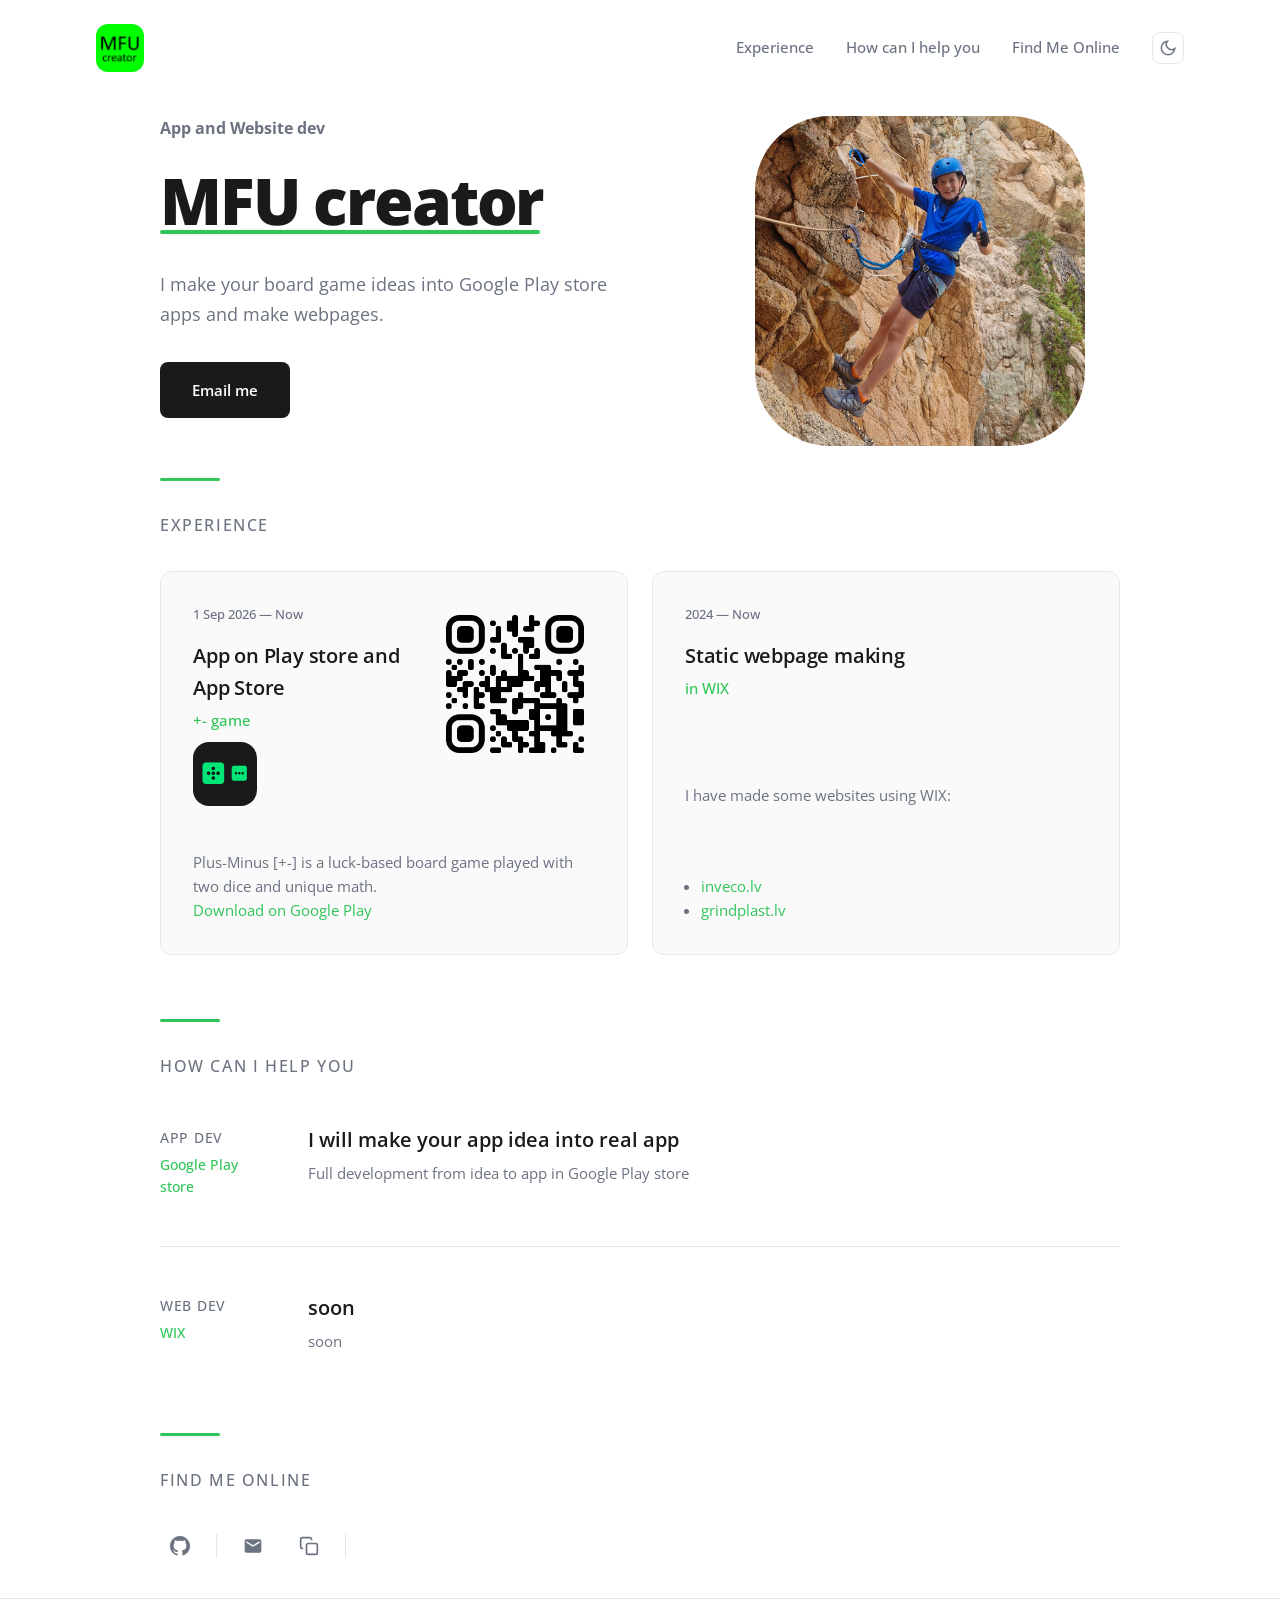
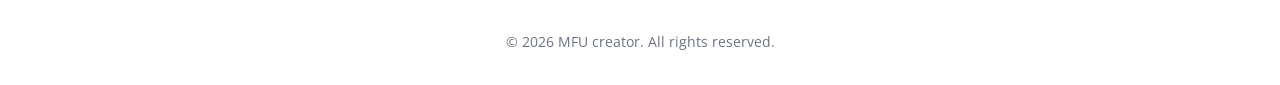
==== commit 10ff6c1a: "update QR code" ====
--- a/index.html
+++ b/index.html
@@ -228,7 +228,7 @@
           <article class="bento-item bento-item--large">
             <div class="bento-item__header">
               <div class="bento-item__year">1 Sep 2026 — Now</div>
-              <h3 class="bento-item__role">App on Play store</h3>
+              <h3 class="bento-item__role">App on Play store and App Store</h3>
               <p class="bento-item__company">+- game</p>
               <img
                 src="images/plusminus-game-qrcode.png"
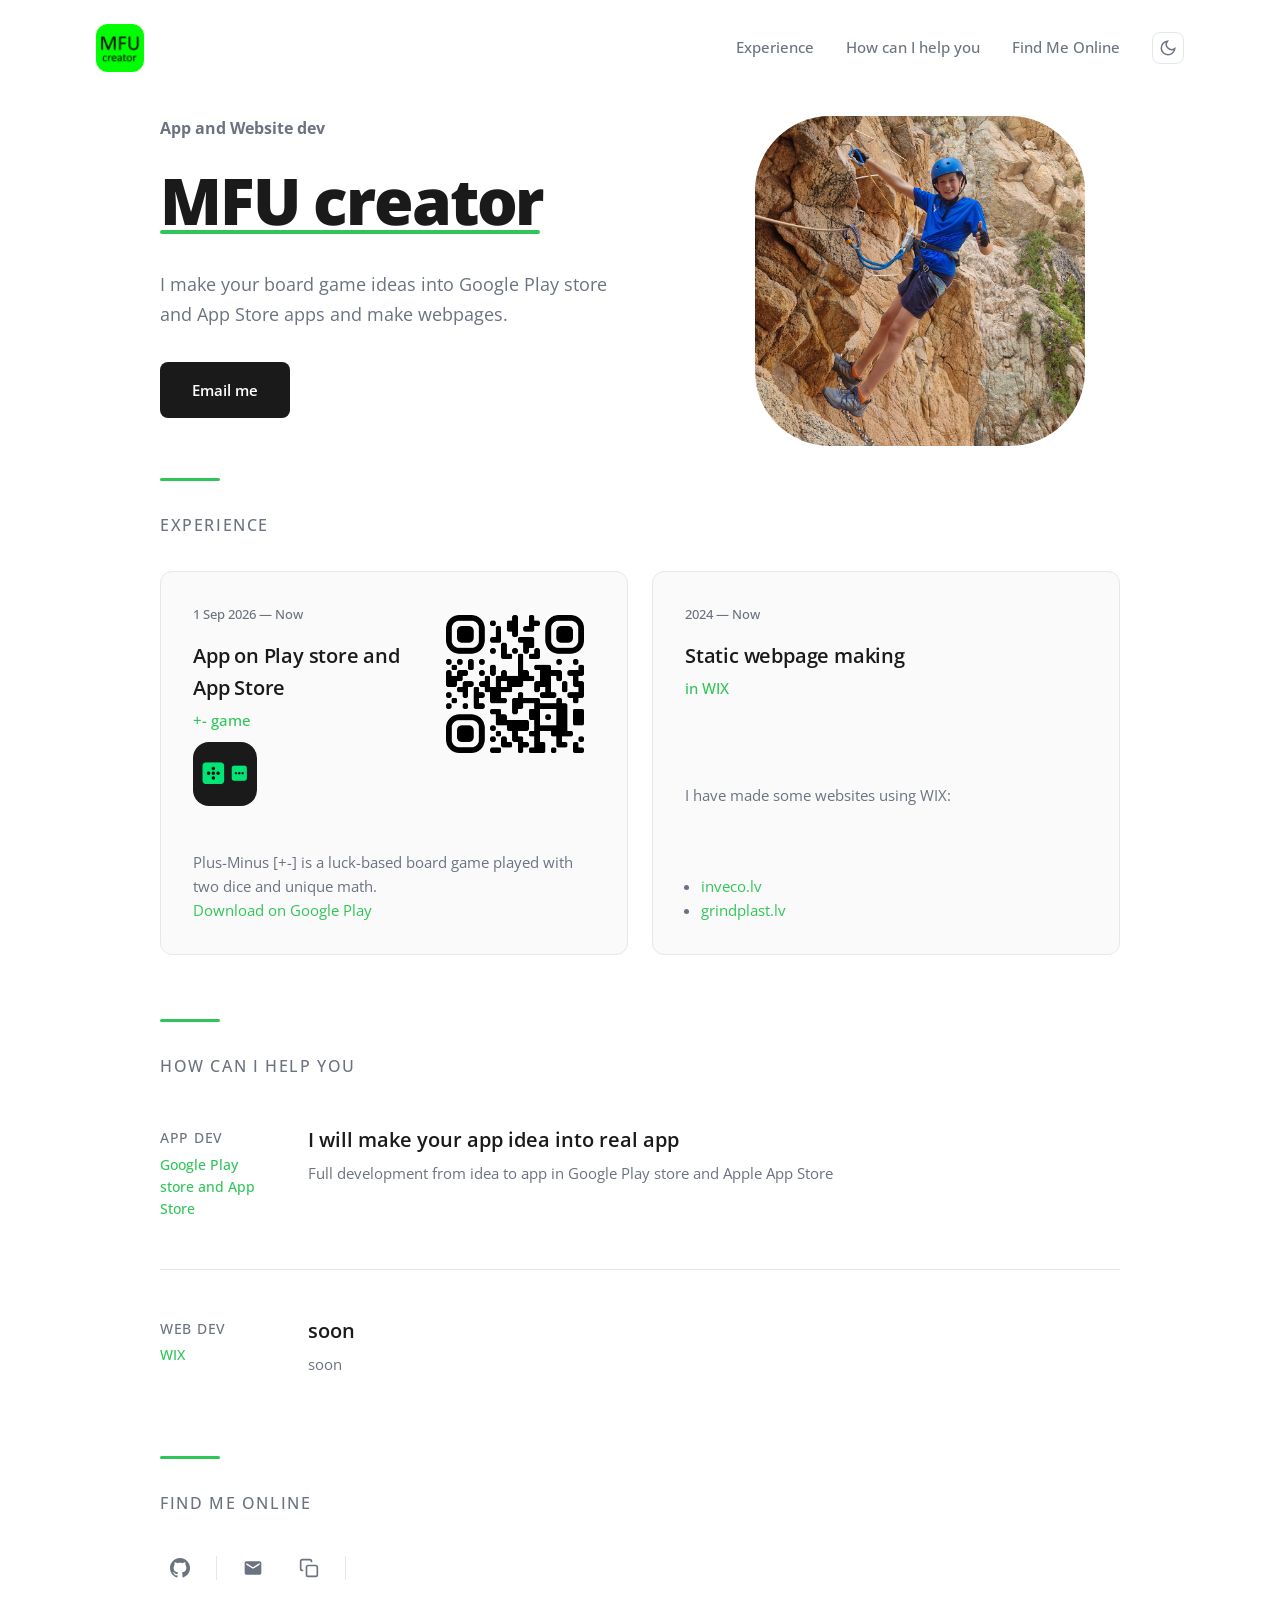
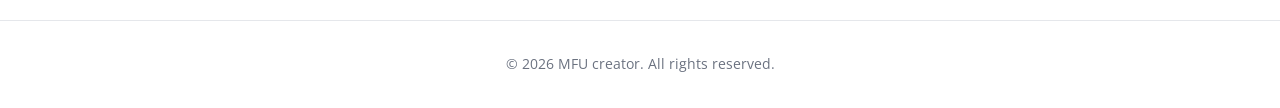
==== commit f5507aa6: "added app store in desc" ====
--- a/index.html
+++ b/index.html
@@ -13,10 +13,10 @@
     <title>MFU creator | Portfolio</title>
     <meta
       name="description"
-      content="Board game coder for Google Play store and static webpage developer." />
+      content="Board game coder for Google Play store and App Store and static webpage developer." />
     <meta
       name="keywords"
-      content="games, play store, Marks Filips Uzulnieks, webpage" />
+      content="games, play store, App Store, Marks Filips Uzulnieks, webpage, MFU creator" />
     <meta
       name="author"
       content="Marks Filips Uzulnieks" />
@@ -35,7 +35,7 @@
       content="MFU creator | Portfolio" />
     <meta
       property="og:description"
-      content="Board game coder for Google Play store and static webpage developer." />
+      content="Board game coder for Google Play store and App Store and static webpage developer." />
     <meta
       property="og:image"
       content="images/Avatar.png" />
@@ -85,7 +85,7 @@
         "jobTitle": "App and Website Developer",
         "url": "https://mfucreator.com",
         "image": "https://mfucreator.com/images/Avatar.png",
-        "description": "Board game coder for Google Play store and static webpage developer.",
+        "description": "Board game coder for Google Play store and App Store and static webpage developer.",
         "worksFor": {
           "@type": "Organization",
           "name": "MFU creator",
@@ -193,7 +193,8 @@
               ></span>
             </h1>
             <p class="hero__subtitle">
-              I make your board game ideas into Google Play store apps and make webpages.
+              I make your board game ideas into Google Play store and App Store apps and make
+              webpages.
             </p>
             <div class="hero__actions">
               <a
@@ -273,11 +274,13 @@
           <article class="freelance-item">
             <div class="freelance-item__meta">
               <div class="freelance-item__year">App dev</div>
-              <p class="freelance-item__company">Google Play store</p>
+              <p class="freelance-item__company">Google Play store and App Store</p>
             </div>
             <div class="freelance-item__content">
               <h3 class="freelance-item__role">I will make your app idea into real app</h3>
-              <p class="freelance-item__description">Full development from idea to app in Google Play store</p>
+              <p class="freelance-item__description">
+                Full development from idea to app in Google Play store and Apple App Store
+              </p>
             </div>
           </article>
           <article class="freelance-item">
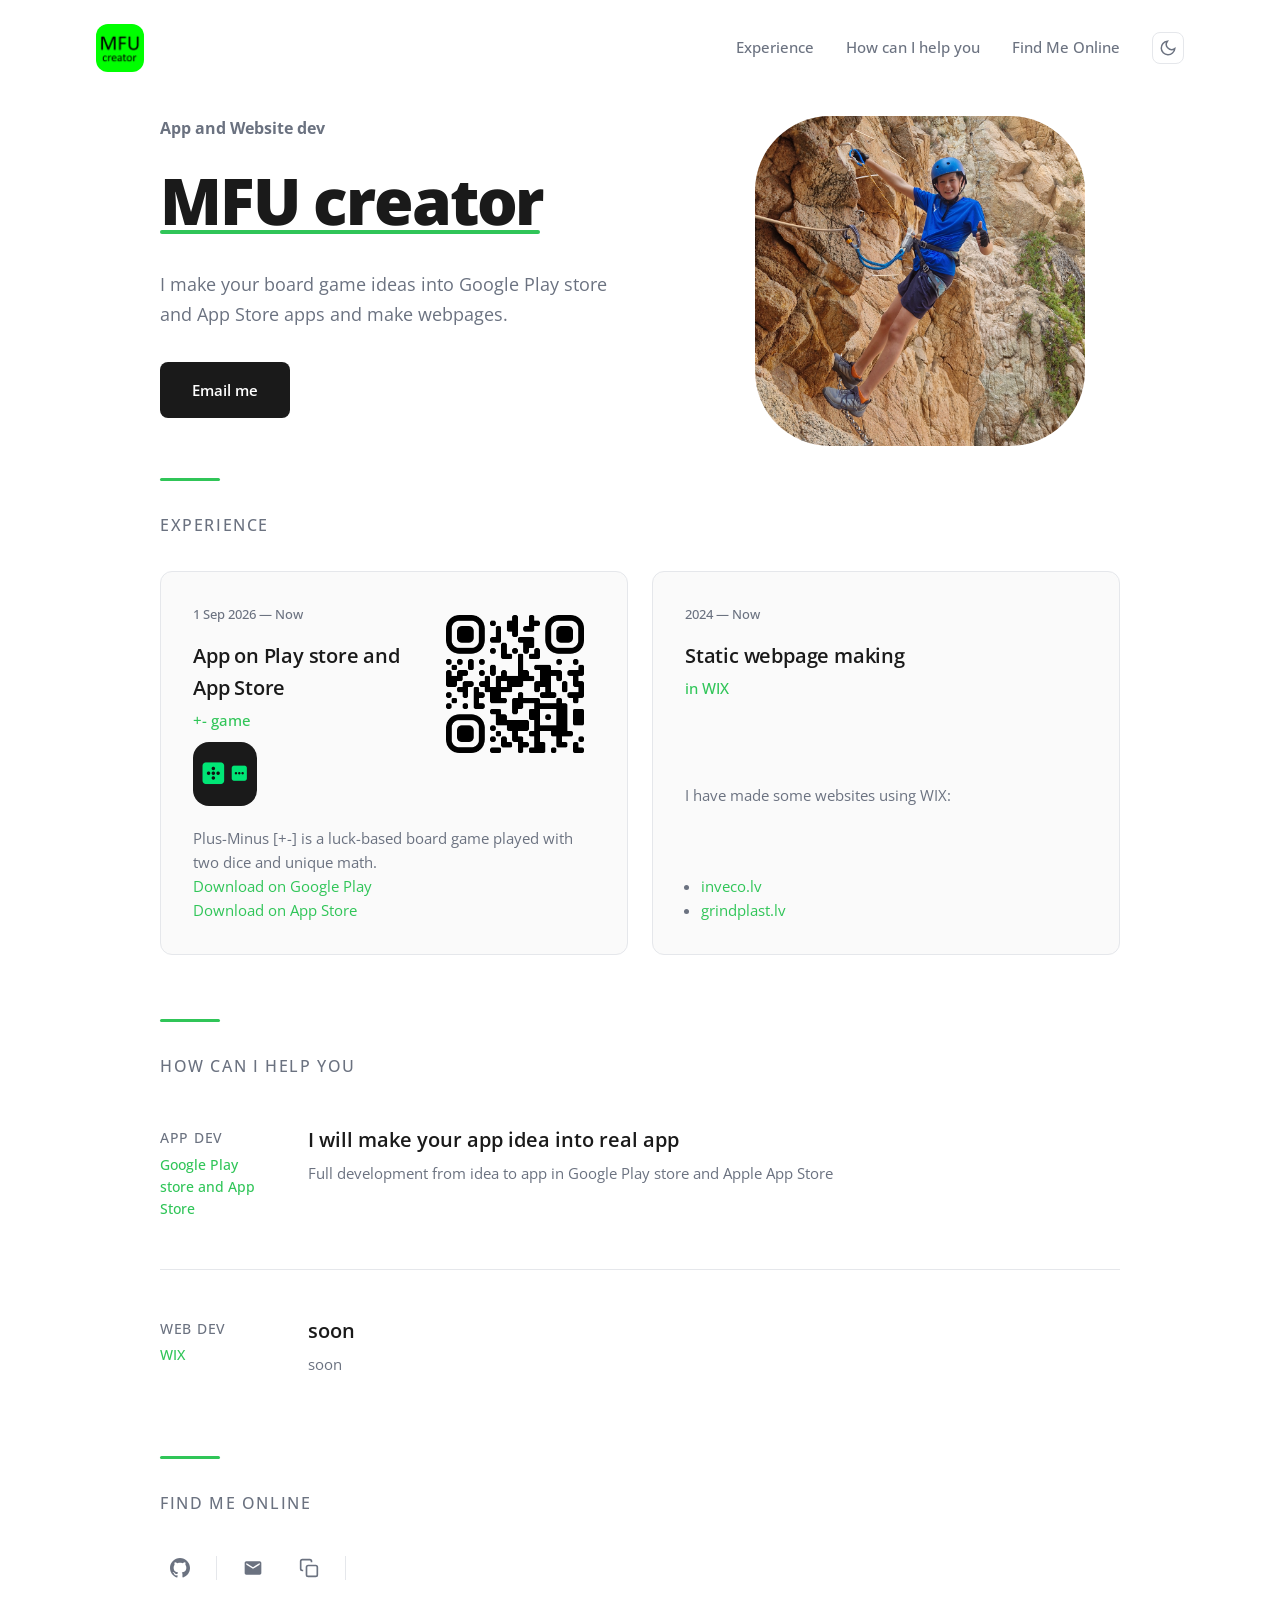
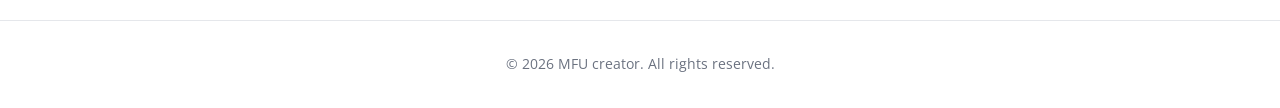
==== commit db45a3f5: "ad IOS sownload link for +- game" ====
--- a/index.html
+++ b/index.html
@@ -233,7 +233,7 @@
               <p class="bento-item__company">+- game</p>
               <img
                 src="images/plusminus-game-qrcode.png"
-                alt="QR code to download Plus-Minus [+-] on Google Play"
+                alt="QR code to download Plus-Minus [+-] on Google Play an App Store"
                 class="bento-item__qr-code"
                 loading="lazy" />
             </div>
@@ -245,7 +245,8 @@
               Plus-Minus [+-] is a luck-based board game played with two dice and unique math.<br />
               <a href="https://play.google.com/store/apps/details?id=com.mfu.plusminusgame"
                 >Download on Google Play</a
-              >
+              ><br />
+              <a href="https://apps.apple.com/app/game/id6832030088">Download on App Store</a>
             </p>
           </article>
           <article class="bento-item bento-item--large">
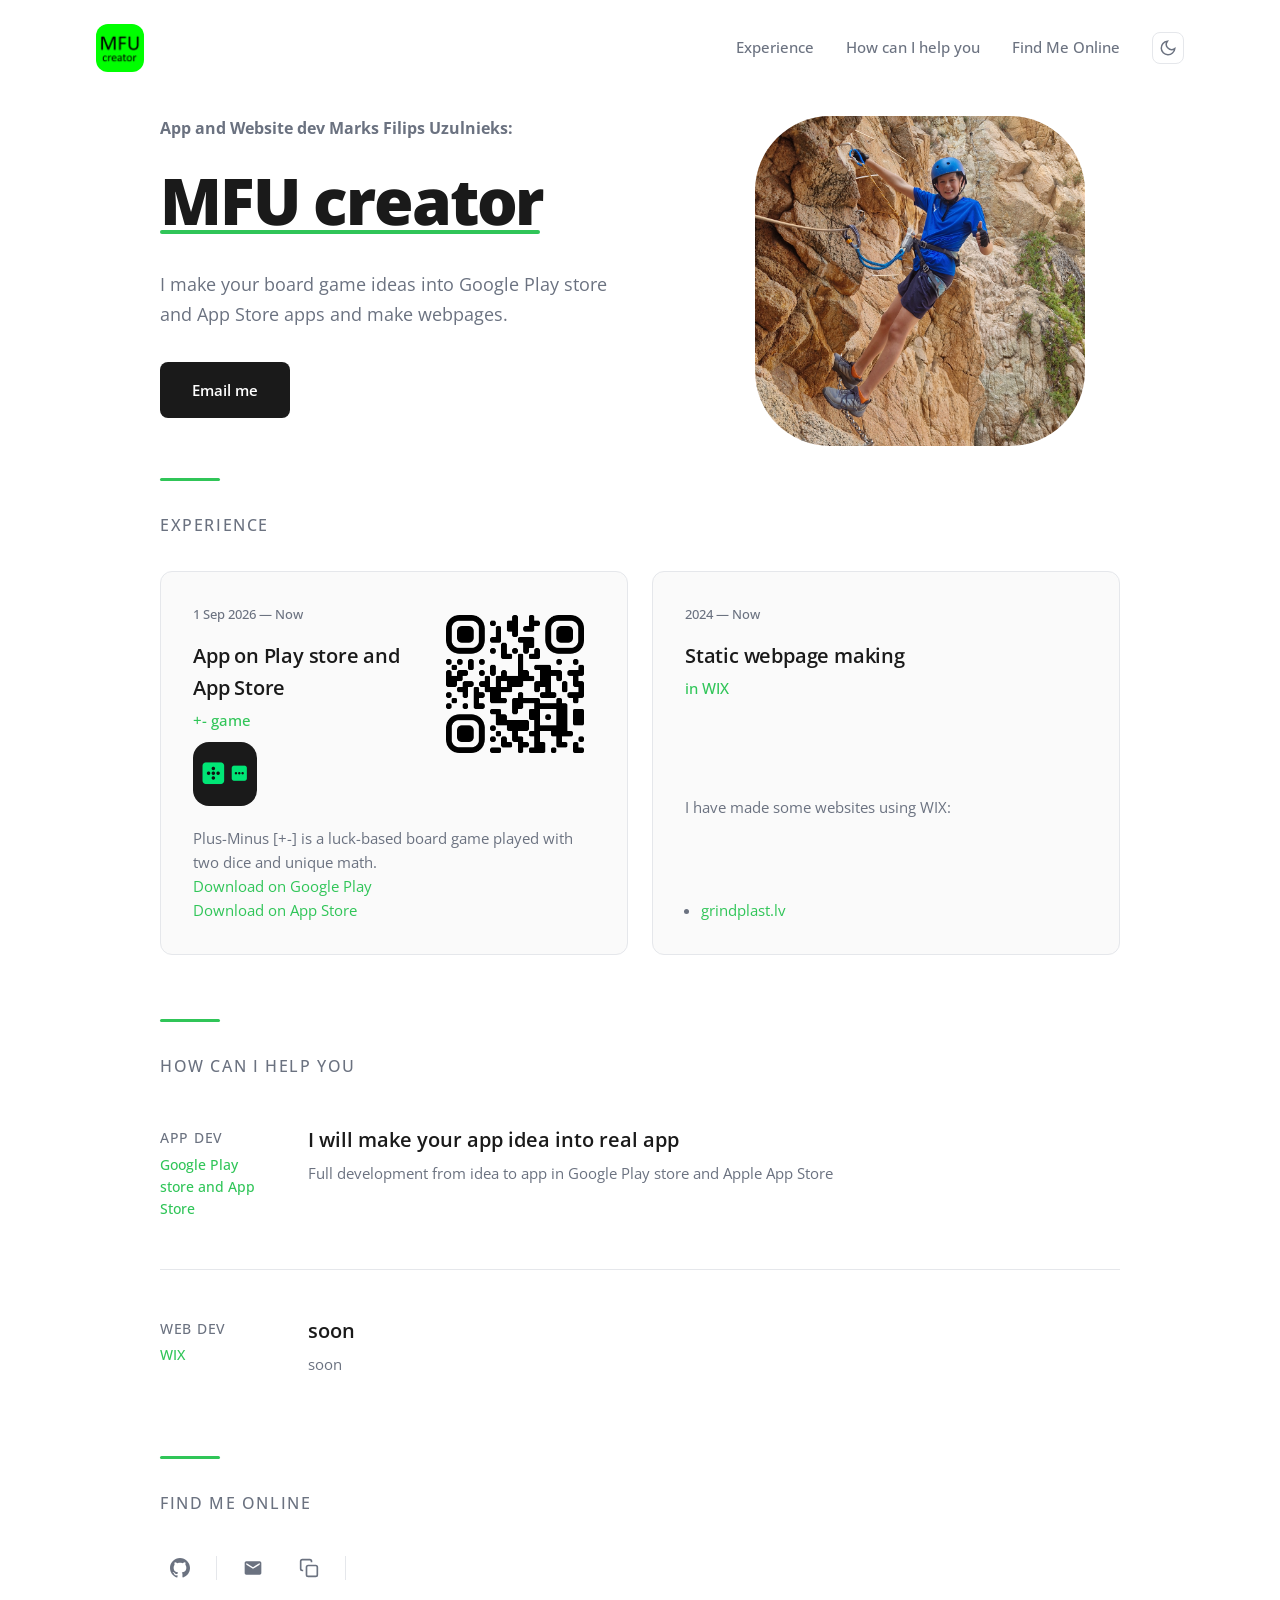
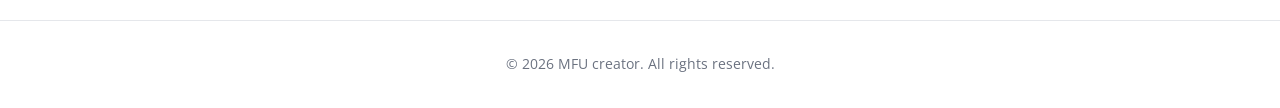
==== commit d54b956f: "added my name in website" ====
--- a/index.html
+++ b/index.html
@@ -184,7 +184,7 @@
         aria-labelledby="hero-heading">
         <div class="hero__main">
           <div class="hero__content">
-            <p class="hero__greeting">App and Website dev</p>
+            <p class="hero__greeting">App and Website dev Marks Filips Uzulnieks:</p>
             <h1
               id="hero-heading"
               class="hero__title">
@@ -255,7 +255,7 @@
             <p class="bento-item__company">in WIX</p>
             <p class="bento-item__description">I have made some websites using WIX:</p>
             <ul class="bento-item__description-list">
-              <li><a href="https://www.inveco.lv/">inveco.lv</a></li>
+              <!-- <li><a href="https://www.inveco.lv/">inveco.lv</a></li> -->
               <li><a href="https://www.grindplast.lv/">grindplast.lv</a></li>
             </ul>
           </article>
